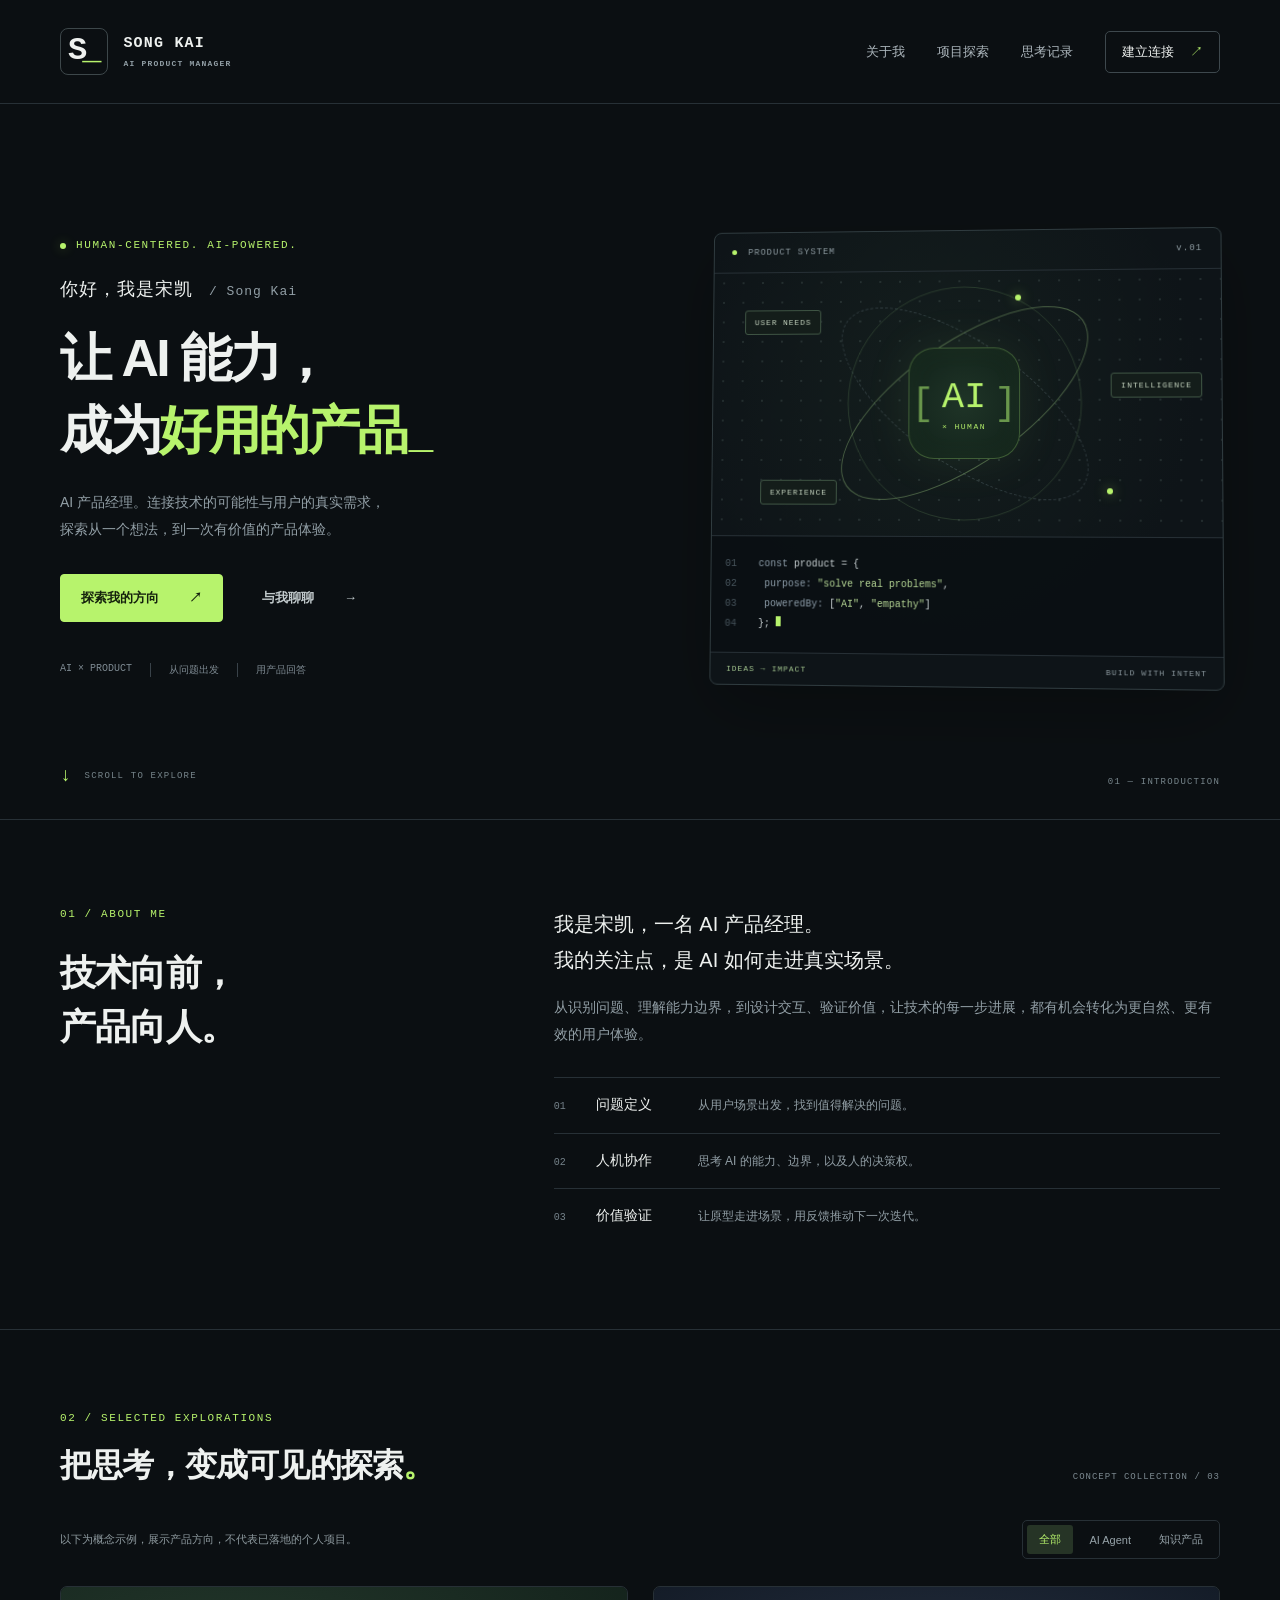
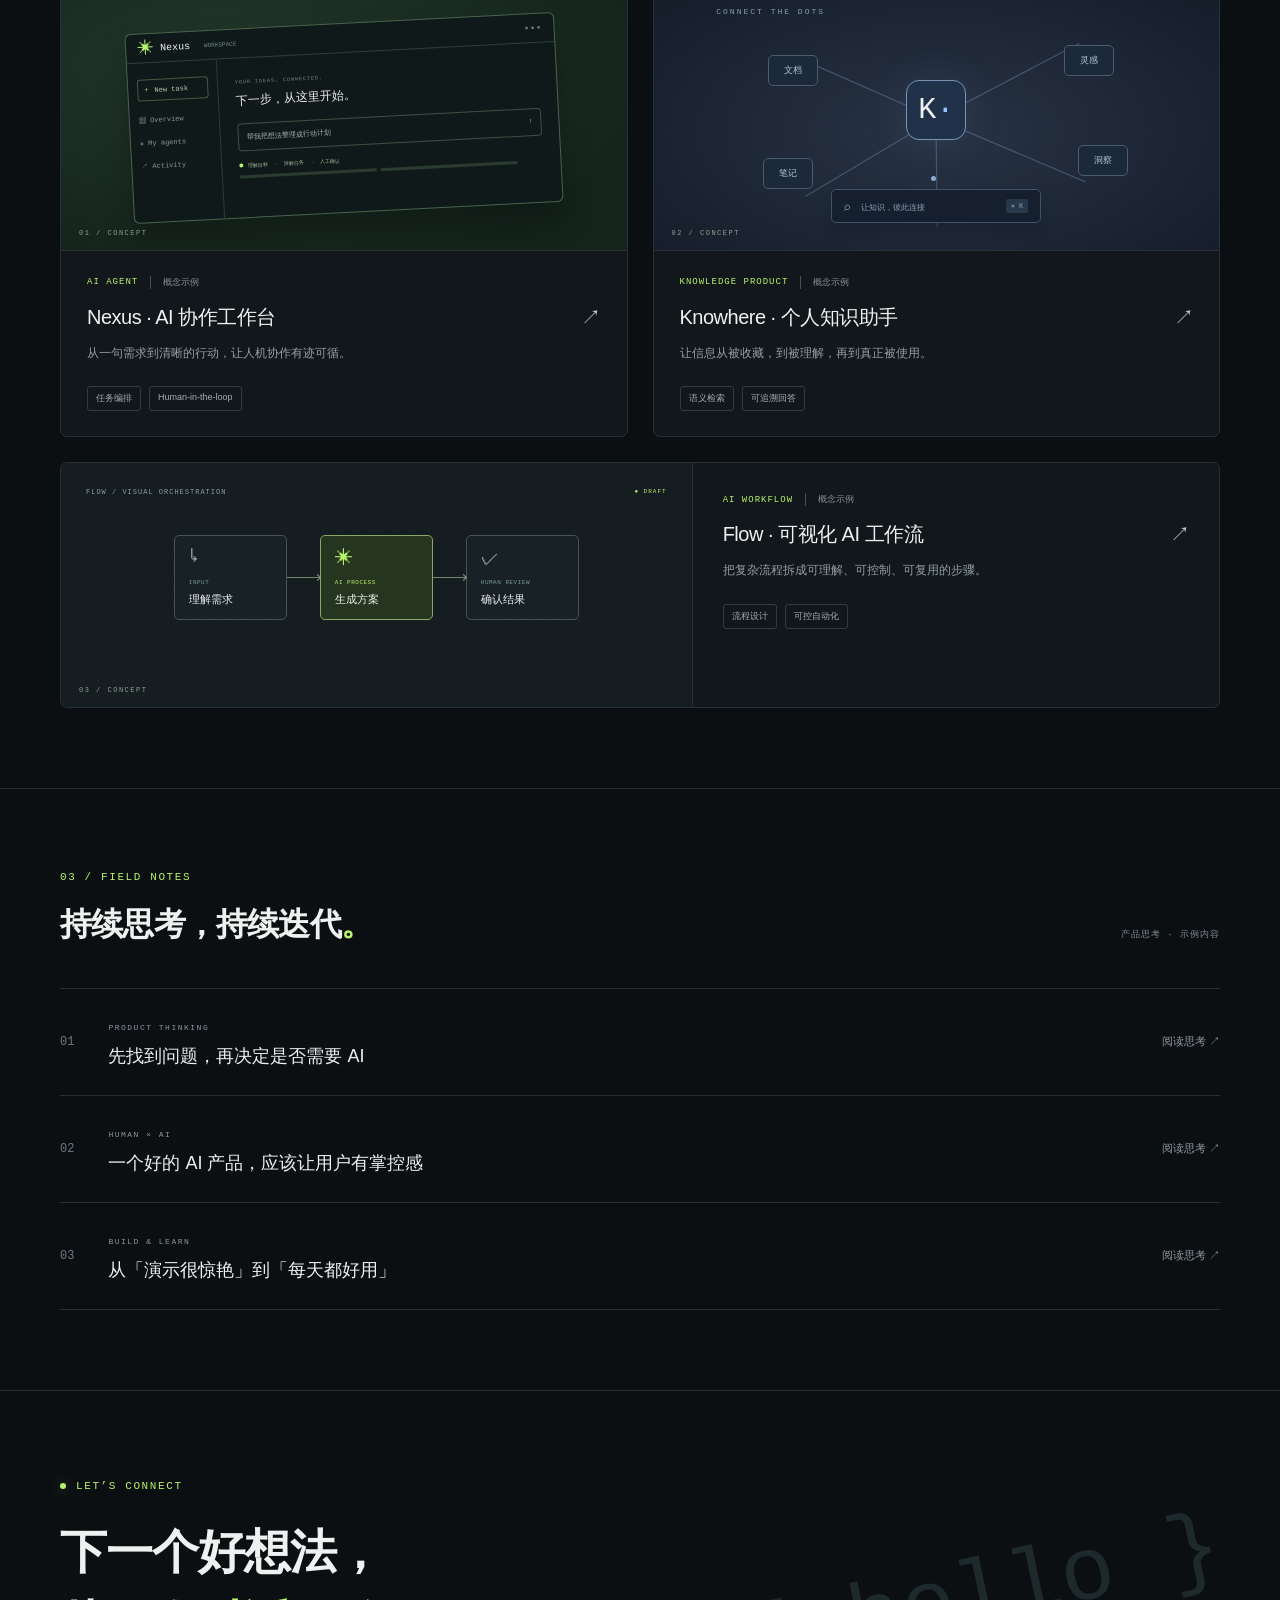
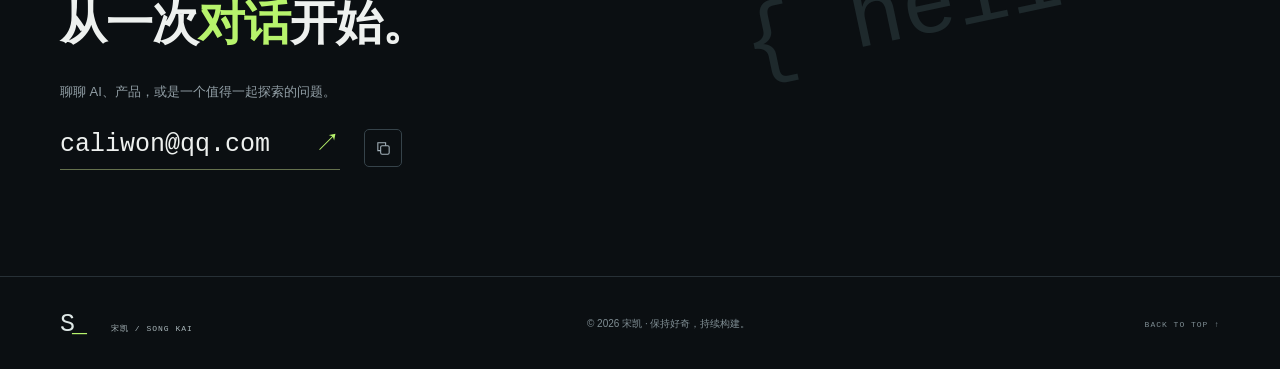
==== index.html @ 31368371 "Publish Song Kai personal website" ====
<!doctype html>
<html lang="zh-CN">
<head>
  <meta charset="UTF-8">
  <meta name="viewport" content="width=device-width, initial-scale=1">
  <meta name="theme-color" content="#0b0f12">
  <meta name="description" content="宋凯的个人网站。AI 产品经理，探索人工智能、产品设计与真实用户需求之间的连接。">
  <title>宋凯 Song Kai · AI 产品经理</title>
  <link rel="icon" href="assets/favicon.svg" type="image/svg+xml">
  <link rel="stylesheet" href="styles.css">
  <script src="script.js" defer></script>
</head>
<body>
  <a class="skip-link" href="#main">跳转到主要内容</a>
  <header class="header">
    <a class="brand" href="#" aria-label="宋凯，返回首页"><span class="brand-symbol">S<span>_</span></span><span>SONG KAI<span class="brand-caption">AI PRODUCT MANAGER</span></span></a>
    <button class="menu-toggle" aria-controls="nav" aria-expanded="false" aria-label="打开导航"><span></span><span></span></button>
    <nav id="nav" aria-label="主导航"><a href="#about">关于我</a><a href="#work">项目探索</a><a href="#notes">思考记录</a><a class="nav-contact" href="#contact">建立连接 <span>↗</span></a></nav>
  </header>
  <main id="main">
    <section class="hero section-shell" aria-labelledby="hero-title">
      <div class="hero-copy">
        <div class="eyebrow"><span class="status-dot"></span> HUMAN-CENTERED. AI-POWERED.</div>
        <p class="intro">你好，我是宋凯 <span>/ Song Kai</span></p>
        <h1 id="hero-title">让 AI 能力，<br>成为<span class="accent">好用的产品</span><span class="cursor">_</span></h1>
        <p class="hero-description">AI 产品经理。连接技术的可能性与用户的真实需求，<br class="desktop-break">探索从一个想法，到一次有价值的产品体验。</p>
        <div class="hero-actions"><a class="button button-primary" href="#work">探索我的方向 <span>↗</span></a><a class="button button-quiet" href="mailto:caliwon@qq.com">与我聊聊 <span>→</span></a></div>
        <div class="hero-tags"><span>AI × PRODUCT</span><span>从问题出发</span><span>用产品回答</span></div>
      </div>
      <div class="hero-visual" aria-label="从用户需求到 AI 产品价值的概念图">
        <div class="visual-top"><span><i></i> PRODUCT SYSTEM</span><span>v.01</span></div>
        <div class="orbital-system"><div class="orbit orbit-one"></div><div class="orbit orbit-two"></div><div class="orbit orbit-three"></div><div class="core"><span class="core-bracket">[</span><span>AI<span class="core-caption">× HUMAN</span></span><span class="core-bracket">]</span></div><span class="node node-one">USER NEEDS</span><span class="node node-two">INTELLIGENCE</span><span class="node node-three">EXPERIENCE</span><span class="orbit-point point-one"></span><span class="orbit-point point-two"></span></div>
        <div class="code-console"><div><span class="line-no">01</span><span class="code-muted">const</span> product = {</div><div><span class="line-no">02</span> <span class="code-muted">purpose:</span> <span class="code-green">"solve real problems"</span>,</div><div><span class="line-no">03</span> <span class="code-muted">poweredBy:</span> [<span class="code-green">"AI"</span>, <span class="code-green">"empathy"</span>]</div><div><span class="line-no">04</span>};<span class="console-caret"></span></div></div>
        <div class="visual-bottom"><span><i></i> IDEAS → IMPACT</span><span>BUILD WITH INTENT</span></div>
      </div>
      <a class="scroll-hint" href="#about"><span>↓</span> SCROLL TO EXPLORE</a><span class="hero-index">01 — INTRODUCTION</span>
    </section>
    <section id="about" class="section-shell about section-border">
      <div class="section-heading"><p class="eyebrow">01 / ABOUT ME</p><h2>技术向前，<br>产品向人。</h2></div>
      <div class="about-content"><p class="about-lead">我是宋凯，一名 AI 产品经理。<br>我的关注点，是 AI 如何走进真实场景。</p><p class="muted">从识别问题、理解能力边界，到设计交互、验证价值，让技术的每一步进展，都有机会转化为更自然、更有效的用户体验。</p><div class="focus-list"><div><span class="focus-number">01</span><h3>问题定义</h3><p>从用户场景出发，找到值得解决的问题。</p></div><div><span class="focus-number">02</span><h3>人机协作</h3><p>思考 AI 的能力、边界，以及人的决策权。</p></div><div><span class="focus-number">03</span><h3>价值验证</h3><p>让原型走进场景，用反馈推动下一次迭代。</p></div></div></div>
    </section>
    <section id="work" class="section-shell work section-border">
      <div class="section-top"><div><p class="eyebrow">02 / SELECTED EXPLORATIONS</p><h2>把思考，变成可见的探索<span class="accent">。</span></h2></div><span class="section-meta">CONCEPT COLLECTION / 03</span></div>
      <div class="work-toolbar"><p>以下为概念示例，展示产品方向，不代表已落地的个人项目。</p><div class="filters" role="group" aria-label="按项目类型筛选"><button class="active" data-filter="all" aria-pressed="true">全部</button><button data-filter="agent" aria-pressed="false">AI Agent</button><button data-filter="knowledge" aria-pressed="false">知识产品</button></div></div>
      <div class="project-grid">
        <button class="project-card" data-category="agent" data-project="copilot" aria-haspopup="dialog">
          <div class="project-art art-copilot"><div class="mock-window"><div class="mock-title"><span class="tiny-logo">✳</span> Nexus <span>WORKSPACE</span><i>•••</i></div><div class="mock-body"><div class="mock-sidebar"><b>＋ New task</b><span>▦ Overview</span><span>⌘ My agents</span><span>↗ Activity</span></div><div class="mock-chat"><small>YOUR IDEAS, CONNECTED.</small><strong>下一步，从这里开始。</strong><div class="mock-prompt">帮我把想法整理成行动计划 <span>↑</span></div><div class="mock-task"><i></i><span>理解目标 <em>→</em> 拆解任务 <em>→</em> 人工确认</span></div><div class="mock-lines"><span></span><span></span></div></div></div></div><span class="art-corner">01 / CONCEPT</span></div>
          <div class="project-info"><div class="project-kicker">AI AGENT <span>概念示例</span></div><h3>Nexus · AI 协作工作台 <span>↗</span></h3><p>从一句需求到清晰的行动，让人机协作有迹可循。</p><div class="project-tags"><span>任务编排</span><span>Human-in-the-loop</span></div></div>
        </button>
        <button class="project-card" data-category="knowledge" data-project="knowledge" aria-haspopup="dialog">
          <div class="project-art art-knowledge"><div class="knowledge-map"><span class="map-label">CONNECT THE DOTS</span><svg viewBox="0 0 400 220" aria-hidden="true"><path d="M200 110 L82 58 M200 110 L320 47 M200 110 L325 163 M200 110 L91 175 M200 110 L201 201"/></svg><div class="map-core">K<span>·</span></div><span class="map-node map-n1">文档</span><span class="map-node map-n2">灵感</span><span class="map-node map-n3">洞察</span><span class="map-node map-n4">笔记</span><span class="map-dot"></span><div class="map-search">⌕ <span>让知识，彼此连接</span><kbd>⌘ K</kbd></div></div><span class="art-corner">02 / CONCEPT</span></div>
          <div class="project-info"><div class="project-kicker">KNOWLEDGE PRODUCT <span>概念示例</span></div><h3>Knowhere · 个人知识助手 <span>↗</span></h3><p>让信息从被收藏，到被理解，再到真正被使用。</p><div class="project-tags"><span>语义检索</span><span>可追溯回答</span></div></div>
        </button>
        <button class="project-card project-wide" data-category="agent" data-project="flow" aria-haspopup="dialog">
          <div class="project-art art-flow"><div class="flow-label">FLOW / VISUAL ORCHESTRATION <span>● DRAFT</span></div><div class="flow-diagram"><div class="flow-block"><span>↳</span><small>INPUT</small><strong>理解需求</strong></div><span class="flow-line"></span><div class="flow-block flow-active"><span>✳</span><small>AI PROCESS</small><strong>生成方案</strong></div><span class="flow-line"></span><div class="flow-block"><span>✓</span><small>HUMAN REVIEW</small><strong>确认结果</strong></div></div><span class="art-corner">03 / CONCEPT</span></div>
          <div class="project-info"><div class="project-kicker">AI WORKFLOW <span>概念示例</span></div><h3>Flow · 可视化 AI 工作流 <span>↗</span></h3><p>把复杂流程拆成可理解、可控制、可复用的步骤。</p><div class="project-tags"><span>流程设计</span><span>可控自动化</span></div></div>
        </button>
      </div><p class="filter-status sr-only" aria-live="polite"></p>
    </section>
    <section id="notes" class="section-shell notes section-border"><div class="section-top"><div><p class="eyebrow">03 / FIELD NOTES</p><h2>持续思考，持续迭代<span class="accent">。</span></h2></div><span class="section-meta">产品思考 · 示例内容</span></div><div class="notes-list"><button data-note="problem" aria-haspopup="dialog"><span class="note-index">01</span><div><span class="note-category">PRODUCT THINKING</span><h3>先找到问题，再决定是否需要 AI</h3></div><span class="note-end">阅读思考 ↗</span></button><button data-note="trust" aria-haspopup="dialog"><span class="note-index">02</span><div><span class="note-category">HUMAN × AI</span><h3>一个好的 AI 产品，应该让用户有掌控感</h3></div><span class="note-end">阅读思考 ↗</span></button><button data-note="evaluation" aria-haspopup="dialog"><span class="note-index">03</span><div><span class="note-category">BUILD & LEARN</span><h3>从「演示很惊艳」到「每天都好用」</h3></div><span class="note-end">阅读思考 ↗</span></button></div></section>
    <section id="contact" class="section-shell contact section-border"><p class="eyebrow"><span class="status-dot"></span> LET’S CONNECT</p><h2>下一个好想法，<br>从一次<span class="accent">对话</span>开始。</h2><p>聊聊 AI、产品，或是一个值得一起探索的问题。</p><div class="contact-actions"><a class="email-link" href="mailto:caliwon@qq.com">caliwon@qq.com <span>↗</span></a><button class="copy-email" aria-label="复制邮箱地址" title="复制邮箱地址"><svg viewBox="0 0 24 24" fill="none" stroke="currentColor" stroke-width="1.5" aria-hidden="true"><rect x="8" y="8" width="12" height="12" rx="2"/><path d="M15 8V4H4v11h4"/></svg></button></div><p class="copy-status" aria-live="polite"></p><span class="contact-decoration" aria-hidden="true">{ hello }</span></section>
  </main>
  <footer class="footer section-shell"><a class="footer-brand" href="#">S<span>_</span> <span>宋凯 / SONG KAI</span></a><span>© <span id="year">2026</span> 宋凯 · 保持好奇，持续构建。</span><a href="#">BACK TO TOP ↑</a></footer>
  <dialog id="detail-dialog" aria-labelledby="dialog-title"><div class="dialog-top"><span id="dialog-kicker" class="eyebrow"></span><button class="dialog-close" aria-label="关闭详情">×</button></div><h2 id="dialog-title"></h2><div id="dialog-content"></div><button class="button dialog-done">返回探索 <span>↗</span></button></dialog>
</body>
</html>
---- styles.css ----
@charset "UTF-8";
:root{color-scheme:dark;--bg:#0b0f12;--panel:#11171b;--line:#273036;--text:#eef1ef;--muted:#929fa6;--accent:#b7f36c;--mono:"SFMono-Regular",Consolas,"Liberation Mono",monospace;--sans:Inter,-apple-system,BlinkMacSystemFont,"Segoe UI","PingFang SC","Microsoft YaHei",sans-serif}
*{box-sizing:border-box}html{scroll-behavior:smooth;scroll-padding-top:100px}body{margin:0;background:var(--bg);color:var(--text);font-family:var(--sans);-webkit-font-smoothing:antialiased}button,a{-webkit-tap-highlight-color:transparent}a{color:inherit;text-decoration:none}button{font:inherit;color:inherit;cursor:pointer}button:disabled{cursor:default}button,a{touch-action:manipulation}button:focus-visible,a:focus-visible{outline:2px solid var(--accent);outline-offset:6px}::selection{background:var(--accent);color:var(--bg)}.section-shell{max-width:1280px;margin:auto;padding-left:60px;padding-right:60px}.header{height:104px;max-width:1280px;margin:auto;padding:0 60px;display:flex;align-items:center;justify-content:space-between;border-bottom:1px solid var(--line)}.brand{display:flex;gap:15px;align-items:center;font-family:var(--mono);font-size:15px;font-weight:600;letter-spacing:1.2px}.brand-symbol{font-size:32px;letter-spacing:-5px;border:1px solid #3d474a;border-radius:8px;padding:3px 11px 5px 7px}.brand-symbol span,.footer-brand>span:first-child{color:var(--accent)}.brand-caption{display:block;font-size:8px;color:var(--muted);letter-spacing:1.2px;margin-top:7px}.header nav{display:flex;gap:32px;align-items:center;font-size:13px;color:#adb7bd}.header nav a:hover{color:var(--accent)}.nav-contact{border:1px solid #3e484d;padding:11px 16px;border-radius:5px;color:var(--text)}.nav-contact span{margin-left:12px;color:var(--accent)}.menu-toggle{display:none}.eyebrow{font:11px/1.5 var(--mono);letter-spacing:1.6px;color:var(--accent);display:flex;align-items:center;gap:10px;margin:0 0 23px}.status-dot{display:inline-block;width:6px;height:6px;background:var(--accent);border-radius:50%;box-shadow:0 0 12px #b7f34b55}.hero{min-height:715px;padding-top:96px;padding-bottom:105px;display:grid;grid-template-columns:1.18fr 1fr;align-items:center;gap:44px;position:relative}.intro{font-size:18px;margin:0 0 21px;letter-spacing:1px}.intro span{font:13px var(--mono);color:var(--muted);margin-left:10px}h1{font-size:clamp(38px,4.05vw,56px);font-weight:650;line-height:1.4;letter-spacing:-2.5px;margin:0 0 22px}.accent{color:var(--accent)}.cursor{font-family:var(--mono);font-weight:400;color:var(--accent);font-size:.8em;display:inline-block;margin-left:2px}.hero-description{font-size:14px;line-height:1.95;color:var(--muted);margin:0 0 30px}.hero-actions{display:flex;gap:18px;align-items:center}.button{display:inline-flex;align-items:center;gap:30px;padding:14px 20px;border-radius:4px;border:1px solid var(--line);font-size:13px;font-weight:600;background:transparent}.button-primary{background:var(--accent);color:#15220d;border-color:var(--accent)}.button-primary:hover{background:#c9ff8a;transform:translateY(-2px)}.button-quiet{border-color:transparent;color:#c2cacc}.button-quiet:hover{color:var(--accent)}.hero-tags{display:flex;gap:18px;margin-top:41px;font:10px var(--mono);color:#7e8a92}.hero-tags span+span{border-left:1px solid #394249;padding-left:18px}.hero-visual{position:relative;background:radial-gradient(ellipse at 45% 33%,#20332855,transparent 65%),#0e1418;border:1px solid #303c40;border-radius:8px;transform:perspective(1000px) rotateY(-3deg) rotateX(2deg);box-shadow:0 24px 70px #0004;overflow:hidden}.visual-top,.visual-bottom{display:flex;justify-content:space-between;font:9px var(--mono);color:#8c999f;letter-spacing:1px;padding:15px 18px;border-bottom:1px solid var(--line)}.visual-top i{display:inline-block;height:5px;width:5px;border-radius:50%;background:var(--accent);margin-right:5px}.orbital-system{height:266px;position:relative;overflow:hidden;background-image:radial-gradient(#7a928b30 .8px,transparent .8px);background-size:20px 20px}.orbit{position:absolute;left:50%;top:50%;width:235px;height:235px;border:1px solid #6a8f5f45;border-radius:50%;transform:translate(-50%,-50%)}.orbit-two{width:290px;height:122px;transform:translate(-50%,-50%) rotate(-35deg);border-color:#9ac78068}.orbit-three{width:290px;height:122px;transform:translate(-50%,-50%) rotate(35deg);border-style:dashed;border-color:#788c944d}.core{position:absolute;left:50%;top:50%;transform:translate(-50%,-50%);width:112px;height:112px;display:flex;align-items:center;justify-content:center;gap:8px;background:radial-gradient(#1f3427,#102019);border:1px solid #81b35e66;box-shadow:0 0 50px #a2e67314,inset 0 0 28px #b7f36b0b;border-radius:26px;font:37px var(--mono);color:var(--accent)}.core-bracket{font-weight:200;font-size:38px;color:#69974c}.core-caption{display:block;font-size:8px;letter-spacing:1.5px;margin-top:4px;text-align:center}.node{position:absolute;font:8px var(--mono);letter-spacing:1px;padding:7px 9px;background:#141d1a;border:1px solid #3e5443;border-radius:3px;color:#c5d4bf}.node-one{top:38px;left:32px}.node-two{right:19px;top:103px}.node-three{left:49px;bottom:31px}.orbit-point{position:absolute;width:6px;height:6px;background:var(--accent);border-radius:50%;box-shadow:0 0 12px #b7f36b88}.point-one{top:24px;left:60%}.point-two{bottom:42px;right:21%}.code-console{background:#0a0f12c9;border-top:1px solid var(--line);padding:18px 12px 18px 0;font:10px/2 var(--mono);color:#c8d0d2}.line-no{display:inline-block;width:40px;text-align:center;color:#46535b;margin-right:8px}.code-muted{color:#8c9ca8}.code-green{color:#b7d896}.console-caret{height:10px;width:5px;background:var(--accent);display:inline-block;margin-left:6px;animation:blink 1.5s step-end infinite}.visual-bottom{border-top:1px solid var(--line);border-bottom:0;font-size:8px;padding:11px 16px}.visual-bottom span:first-child{color:#a5c890}.scroll-hint,.hero-index{position:absolute;bottom:32px;font:9px var(--mono);color:#77858b;letter-spacing:1.2px}.scroll-hint{left:60px;display:flex;align-items:center;gap:12px}.scroll-hint span{font-size:19px;color:var(--accent)}.hero-index{right:60px}.section-border{border-top:1px solid var(--line)}.about{padding-top:86px;padding-bottom:86px;display:grid;grid-template-columns:1fr 1.65fr;gap:90px}h2{font-size:32px;line-height:1.5;letter-spacing:-.8px;font-weight:600;margin:0}.section-heading h2{font-size:36px}.about-lead{font-size:20px;line-height:1.8;margin:0 0 16px}.muted{color:var(--muted);font-size:14px;line-height:1.9;margin:0}.focus-list{margin-top:30px}.focus-list>div{display:grid;grid-template-columns:24px 84px 1fr;align-items:baseline;gap:18px;padding:17px 0;border-top:1px solid var(--line)}.focus-number{font:10px var(--mono);color:#75828a}.focus-list h3{font-size:14px;font-weight:500;margin:0}.focus-list p{font-size:12px;color:var(--muted);margin:0;line-height:1.7}.work,.notes{padding-top:80px;padding-bottom:80px}.section-top{display:flex;justify-content:space-between;gap:20px;align-items:flex-end}.section-top .eyebrow{margin-bottom:14px}.section-meta{font:9px var(--mono);letter-spacing:1px;color:#7d8a91;white-space:nowrap;margin-bottom:7px}.work-toolbar{display:flex;align-items:center;justify-content:space-between;margin:30px 0 25px;gap:20px}.work-toolbar p{font-size:11px;color:#8e9a9f;line-height:1.8}.filters{display:flex;gap:4px;border:1px solid var(--line);border-radius:5px;padding:4px;flex-shrink:0}.filters button{border:0;background:transparent;color:#96a3a9;font-size:11px;padding:7px 12px;border-radius:3px}.filters button.active{background:#263426;color:var(--accent)}.filters button:hover{color:var(--accent)}.project-grid{display:grid;grid-template-columns:1fr 1fr;gap:25px}.project-card{padding:0;background:var(--panel);border:1px solid var(--line);text-align:left;border-radius:7px;overflow:hidden;transition:border-color .2s,transform .2s;min-width:0}.project-card:hover{border-color:#6e8c54;transform:translateY(-4px)}.project-card[hidden]{display:none}.project-art{height:264px;position:relative;overflow:hidden;border-bottom:1px solid var(--line)}.art-copilot{background:radial-gradient(ellipse at 30% 30%,#23372b,#14231c 80%);display:flex;align-items:center;justify-content:center;padding:30px}.mock-window{width:100%;max-width:430px;height:190px;background:#10191a;border:1px solid #46634c;border-radius:6px;box-shadow:0 18px 30px #0004;transform:rotate(-3deg);overflow:hidden}.mock-title{height:29px;border-bottom:1px solid #2e4034;display:flex;align-items:center;gap:6px;font:10px var(--mono);padding:0 12px}.tiny-logo{font-size:16px;color:var(--accent)}.mock-title>span:not(.tiny-logo){font-size:6px;color:#6d8a7c;margin-left:8px}.mock-title i{margin-left:auto;font-style:normal;color:#63806d}.mock-body{display:flex;height:160px}.mock-sidebar{width:90px;border-right:1px solid #2b3c32;padding:16px 9px;display:flex;flex-direction:column;gap:14px;font:7px var(--mono);color:#829c8a;flex-shrink:0}.mock-sidebar b{font-weight:400;color:#b3cdaf;border:1px solid #405941;padding:5px;border-radius:3px}.mock-chat{padding:21px 17px;flex:1;min-width:0}.mock-chat small{display:block;color:#74907b;font:5px var(--mono);letter-spacing:1px}.mock-chat strong{display:block;font-size:12px;margin-top:7px;font-weight:500;white-space:nowrap}.mock-prompt{font-size:7px;margin-top:14px;padding:8px;border:1px solid #3b5141;border-radius:4px;white-space:nowrap;color:#a1b6a7}.mock-prompt>span{float:right;color:var(--accent)}.mock-task{display:flex;gap:5px;align-items:center;margin-top:11px;font-size:5px;color:#9cb894;white-space:nowrap}.mock-task i{width:4px;height:4px;background:var(--accent);border-radius:50%}.mock-task em{margin:0 4px;font-style:normal;color:#547259}.mock-lines{display:flex;gap:4px;margin-top:7px}.mock-lines span{width:45%;height:3px;background:#2a3b30}.art-corner{position:absolute;bottom:13px;left:18px;font:7px var(--mono);letter-spacing:1.5px;color:#8ca093}.project-info{padding:25px 26px}.project-kicker{font:9px var(--mono);letter-spacing:1px;color:var(--accent);display:flex;align-items:center;gap:12px}.project-kicker>span{color:#849198;font:9px var(--sans);letter-spacing:0;border-left:1px solid #475159;padding-left:12px}.project-info h3{font-size:20px;letter-spacing:-.5px;font-weight:500;margin:15px 0 12px;display:flex;justify-content:space-between;gap:10px}.project-info h3>span{color:#b7c1c7;font-size:20px}.project-info p{font-size:12px;line-height:1.8;color:var(--muted);margin:0}.project-tags{display:flex;gap:8px;margin-top:22px}.project-tags>span{font-size:9px;color:#a2afb6;border:1px solid #303b43;padding:5px 8px;border-radius:3px}.art-knowledge{background:radial-gradient(ellipse at 50% 55%,#283344,#141c28)}.knowledge-map{position:relative;width:100%;height:100%;max-width:480px;margin:auto}.map-label{position:absolute;top:20px;left:20px;font:8px var(--mono);letter-spacing:2px;color:#8b9bac}.knowledge-map svg{position:absolute;inset:0;width:100%;height:100%;stroke:#7394b266;stroke-width:1;fill:none}.map-core{position:absolute;left:50%;top:47%;transform:translate(-50%,-50%);width:60px;height:60px;border:1px solid #7893b6;background:#20324a;border-radius:13px;display:flex;align-items:center;justify-content:center;font:30px var(--mono);box-shadow:0 0 40px #789bd620}.map-core>span{color:#9dc2ff}.map-node{position:absolute;border:1px solid #4b5c70;background:#1c2939;padding:8px 15px;border-radius:5px;font-size:9px;color:#b7c7d9}.map-n1{left:15%;top:26%}.map-n2{right:13%;top:22%}.map-n3{right:10%;bottom:28%}.map-n4{left:14%;bottom:23%}.map-dot{position:absolute;top:72%;left:49%;width:5px;height:5px;background:#89acd5;border-radius:50%}.map-search{position:absolute;bottom:27px;left:50%;transform:translateX(-50%);background:#151f2d;border:1px solid #40536a;border-radius:5px;padding:9px 12px;width:210px;font-size:12px;color:#8ca0b8;box-shadow:0 8px 12px #0002}.map-search>span{font-size:8px;margin-left:7px}.map-search kbd{float:right;font-size:7px;background:#28384b;padding:3px 5px;border-radius:2px}.project-wide{grid-column:1/-1;display:grid;grid-template-columns:1.2fr 1fr}.project-wide .project-art{border-right:1px solid var(--line);border-bottom:0;height:244px}.project-wide .project-info{display:flex;flex-direction:column;justify-content:center;padding:30px}.art-flow{background-color:#151d21;background-image:radial-gradient(#49596255 .8px,transparent .8px);background-size:15px 15px;padding:25px}.flow-label{display:flex;justify-content:space-between;font:7px var(--mono);letter-spacing:1px;color:#8b9d9f}.flow-label span{color:var(--accent);font-size:6px}.flow-diagram{display:flex;justify-content:center;align-items:center;height:163px}.flow-block{display:flex;flex-direction:column;padding:12px 14px;border:1px solid #455359;background:#172126;border-radius:5px;width:113px;flex-shrink:0}.flow-block>span{font-size:18px;color:#b3c0bf;margin-bottom:10px}.flow-block small{font:6px var(--mono);color:#7f9999;letter-spacing:.5px;margin-bottom:6px}.flow-block strong{font-size:11px;font-weight:500}.flow-active{background:#26351f;border-color:#8aa866}.flow-active>span,.flow-active small{color:var(--accent)}.flow-line{height:1px;width:33px;background:#73886b;position:relative}.flow-line:after{content:"";position:absolute;right:0;top:-2px;width:4px;height:4px;border-right:1px solid #8b9e80;border-top:1px solid #8b9e80;transform:rotate(45deg)}.notes-list{margin-top:40px}.notes-list button{border:0;border-top:1px solid var(--line);background:transparent;width:100%;padding:27px 0;display:flex;align-items:center;gap:34px;text-align:left}.notes-list button:last-child{border-bottom:1px solid var(--line)}.note-index{font:12px var(--mono);color:#6d7a81}.note-category{font:8px var(--mono);letter-spacing:1.5px;color:#8b989f}.notes-list h3{font-size:18px;font-weight:500;margin:10px 0 0}.note-end{margin-left:auto;white-space:nowrap;font-size:11px;color:#8b9a9e}.notes-list button:hover h3,.notes-list button:hover .note-end{color:var(--accent)}.contact{padding-top:87px;padding-bottom:77px;position:relative;overflow:hidden}.contact h2{font-size:47px;line-height:1.5;letter-spacing:-1px}.contact>p:not(.eyebrow):not(.copy-status){font-size:13px;color:var(--muted);margin:25px 0}.contact-actions{display:flex;align-items:center;gap:24px}.email-link{font:25px var(--mono);border-bottom:1px solid #65714d;padding-bottom:10px}.email-link>span{color:var(--accent);margin-left:30px}.email-link:hover{color:var(--accent)}.copy-email{display:flex;align-items:center;justify-content:center;background:transparent;border:1px solid #36434a;width:38px;height:38px;border-radius:5px}.copy-email svg{width:17px;height:17px;color:#a5b3bb}.copy-email:hover{border-color:var(--accent)}.copy-status{font-size:12px;color:var(--accent);height:17px;margin:12px 0 0}.contact-decoration{font:90px var(--mono);color:#1e292c;position:absolute;right:55px;top:155px;z-index:-1;transform:rotate(-12deg)}.footer{display:flex;align-items:center;justify-content:space-between;gap:15px;min-height:95px;border-top:1px solid var(--line);color:#7f8d93;font-size:10px}.footer-brand{font:25px var(--mono);letter-spacing:-3px;color:#dee7e5}.footer-brand>span:last-child{letter-spacing:1px;font-size:8px;margin-left:15px;color:#a8b5b9}.footer>a:last-child{font:8px var(--mono);letter-spacing:1px}.footer>a:last-child:hover{color:var(--accent)}dialog{width:min(680px,calc(100% - 32px));max-height:85vh;padding:30px 36px;border:1px solid #4c6051;border-radius:10px;background:#12191d;color:var(--text);box-shadow:0 30px 100px #0009}dialog::backdrop{background:#05090cce;backdrop-filter:blur(7px)}.dialog-top{display:flex;align-items:center;justify-content:space-between;gap:10px}.dialog-top .eyebrow{margin:0;font-size:9px}.dialog-close{background:transparent;border:1px solid var(--line);font-size:25px;width:36px;height:36px;line-height:1;border-radius:4px;color:#aabbbd}dialog h2{font-size:27px;margin:25px 0}#dialog-content{font-size:14px;line-height:1.9;color:#aab6bc}#dialog-content h3{color:#e2e9e5;font-size:16px;margin:24px 0 8px}#dialog-content p{margin:0 0 16px}#dialog-content ul{padding-left:20px}#dialog-content .detail-notice{font-size:11px;color:#acc68e;border-left:2px solid var(--accent);padding:10px 14px;background:#202b1f}.dialog-done{margin-top:20px;color:var(--accent)}.sr-only{position:absolute;width:1px;height:1px;padding:0;margin:-1px;overflow:hidden;clip:rect(0,0,0,0);white-space:nowrap;border:0}.skip-link{position:fixed;top:-60px;left:20px;z-index:99;background:var(--accent);color:#10210e;padding:12px}.skip-link:focus{top:10px}@keyframes blink{50%{opacity:0}}
@media(min-width:1450px){.hero{min-height:770px}}
@media(max-width:1100px){.section-shell{padding-left:36px;padding-right:36px}.header{padding:0 36px}.hero{gap:28px}.scroll-hint{left:36px}.hero-index{right:36px}h1{font-size:42px}.hero-visual{transform:none}.code-console{font-size:9px}.hero-description{font-size:13px}.about{gap:55px}.section-top h2{font-size:28px}.mock-sidebar{width:73px}.mock-chat{padding:20px 11px}.flow-block{width:95px;padding:10px}.art-flow{padding:18px}.project-info h3{font-size:18px}.contact-decoration{right:30px;font-size:70px}.work-toolbar{align-items:flex-start}.work-toolbar p{max-width:370px;margin:4px 0}}
@media(max-width:800px){.header{height:84px}.header nav{gap:19px;font-size:12px}.hero{padding-top:65px;grid-template-columns:1fr;gap:45px;padding-bottom:95px}.hero-copy{max-width:600px}h1{font-size:50px}.hero-description{font-size:14px}.hero-visual{max-width:560px;width:100%;justify-self:center}.orbital-system{height:260px}.code-console{font-size:11px}.about{grid-template-columns:1fr;gap:30px;padding-top:60px;padding-bottom:60px}.section-heading h2 br{display:none}.section-heading h2{font-size:30px}.section-top{align-items:flex-start;flex-direction:column;gap:14px}.section-meta{font-size:9px}.work-toolbar{flex-direction:column;gap:13px}.work-toolbar p{max-width:none}.project-art{height:230px}.art-copilot{padding:20px 14px}.mock-sidebar{display:none}.mock-chat{padding:19px}.mock-window{height:170px}.project-info{padding:20px}.project-info h3{font-size:16px}.project-info p{font-size:11px}.project-wide{grid-template-columns:1fr}.project-wide .project-art{height:220px;border-right:0;border-bottom:1px solid var(--line)}.project-wide .project-info{padding:22px}.flow-diagram{height:170px}.flow-block{width:120px}.flow-line{width:45px}.map-node{padding:7px 10px;font-size:8px}.map-n1{left:8%}.map-n2{right:7%}.map-n3{right:5%}.map-n4{left:8%}.map-search{width:180px}.contact-decoration{opacity:.5;right:-65px;top:200px}.notes-list h3{font-size:16px}.note-end{font-size:10px}.footer{flex-wrap:wrap;padding-top:20px;padding-bottom:20px}}
@media(max-width:560px){.section-shell{padding-left:23px;padding-right:23px}.header{padding:0 23px;height:78px}.brand{font-size:13px;gap:12px}.brand-symbol{font-size:27px;padding:2px 10px 4px 6px}.brand-caption{font-size:7px}.menu-toggle{display:flex;flex-direction:column;justify-content:center;gap:6px;align-items:center;width:40px;height:40px;background:transparent;border:1px solid var(--line);border-radius:4px}.menu-toggle>span{height:1px;width:17px;background:#b4c2c5}.header{position:relative;z-index:5}.header nav{display:none;position:absolute;top:77px;left:0;right:0;padding:20px 23px;flex-direction:column;align-items:stretch;background:#11191c;border-bottom:1px solid #3a494a;gap:0;box-shadow:0 15px 20px #0005}.header nav.open{display:flex}.header nav a{padding:15px}.nav-contact{margin-top:8px}.hero{padding-top:44px;gap:37px}.hero .eyebrow{font-size:8px;letter-spacing:1.2px;margin-bottom:23px}.intro{font-size:16px;margin-bottom:17px}.intro span{font-size:11px}h1{font-size:clamp(29px,8.9vw,47px);letter-spacing:-1.5px;line-height:1.45;margin-bottom:19px}.hero-description{font-size:12px;line-height:1.95}.desktop-break{display:none}.hero-actions{gap:5px}.button{font-size:12px;padding:13px 16px;gap:18px}.hero-tags{margin-top:30px;gap:12px;font-size:8px}.hero-tags span+span{padding-left:12px}.hero-visual{border-radius:5px}.visual-top{font-size:8px;padding:13px}.orbital-system{height:245px}.orbit{width:208px;height:208px}.orbit-two,.orbit-three{width:255px;height:110px}.node-one{left:17px;top:34px}.node-two{right:9px;font-size:7px;top:110px}.node-three{left:25px;bottom:29px}.core{width:99px;height:99px;font-size:32px}.code-console{font-size:8px;padding:14px 5px 14px 0}.line-no{width:25px;margin-right:5px}.visual-bottom{font-size:6px;padding:11px}.scroll-hint{left:23px;font-size:7px}.hero-index{right:23px;font-size:7px}.about{padding-top:48px;padding-bottom:48px}.eyebrow{font-size:9px;margin-bottom:16px}.section-heading h2{font-size:27px}.about-lead{font-size:17px}.muted{font-size:12px}.focus-list>div{grid-template-columns:20px 70px 1fr;gap:9px}.focus-list h3{font-size:12px}.focus-list p{font-size:11px}.work,.notes{padding-top:49px;padding-bottom:49px}.section-top h2{font-size:25px;letter-spacing:-1px}.work-toolbar{margin:20px 0}.work-toolbar p{font-size:10px}.filters button{padding:7px 14px}.project-grid{grid-template-columns:1fr;gap:22px}.project-art{height:235px}.mock-sidebar{display:flex;width:80px}.mock-window{max-width:340px;height:177px}.art-copilot{padding:25px}.mock-chat{padding:19px 10px}.mock-chat strong{font-size:11px}.mock-prompt{font-size:6px}.project-info h3{font-size:18px}.project-info p{font-size:12px}.project-info{padding:23px}.project-kicker{font-size:8px}.project-wide .project-info{padding:23px}.flow-block{width:auto;max-width:83px;min-width:0;flex:1;padding:10px 8px}.flow-block small{font-size:5px}.flow-block strong{font-size:10px}.flow-line{width:18px;flex:0 0 18px}.flow-label{font-size:6px;letter-spacing:.6px}.map-n1{left:16%}.map-n2{right:14%}.map-n3{right:12%}.map-n4{left:15%}.notes-list{margin-top:25px}.notes-list button{gap:17px;padding:23px 0}.notes-list h3{font-size:14px;line-height:1.7;margin-top:7px}.note-index{font-size:10px}.note-category{font-size:7px}.note-end{font-size:0}.note-end:after{content:"↗";font-size:20px}.contact{padding-top:55px;padding-bottom:40px}.contact h2{font-size:35px}.contact>p:not(.eyebrow):not(.copy-status){font-size:12px;line-height:1.8}.email-link{font-size:19px}.email-link>span{margin-left:13px}.contact-actions{gap:17px}.copy-email{width:33px;height:33px}.contact-decoration{font-size:62px;top:150px;right:-50px}.footer{gap:20px;font-size:9px}.footer-brand{width:100%}.footer>a:last-child{font-size:7px}dialog{padding:22px}dialog h2{font-size:23px}#dialog-content{font-size:13px}.dialog-top .eyebrow{font-size:8px}}
@media(prefers-reduced-motion:reduce){html{scroll-behavior:auto}*,*:before,*:after{animation:none!important;transition:none!important}}
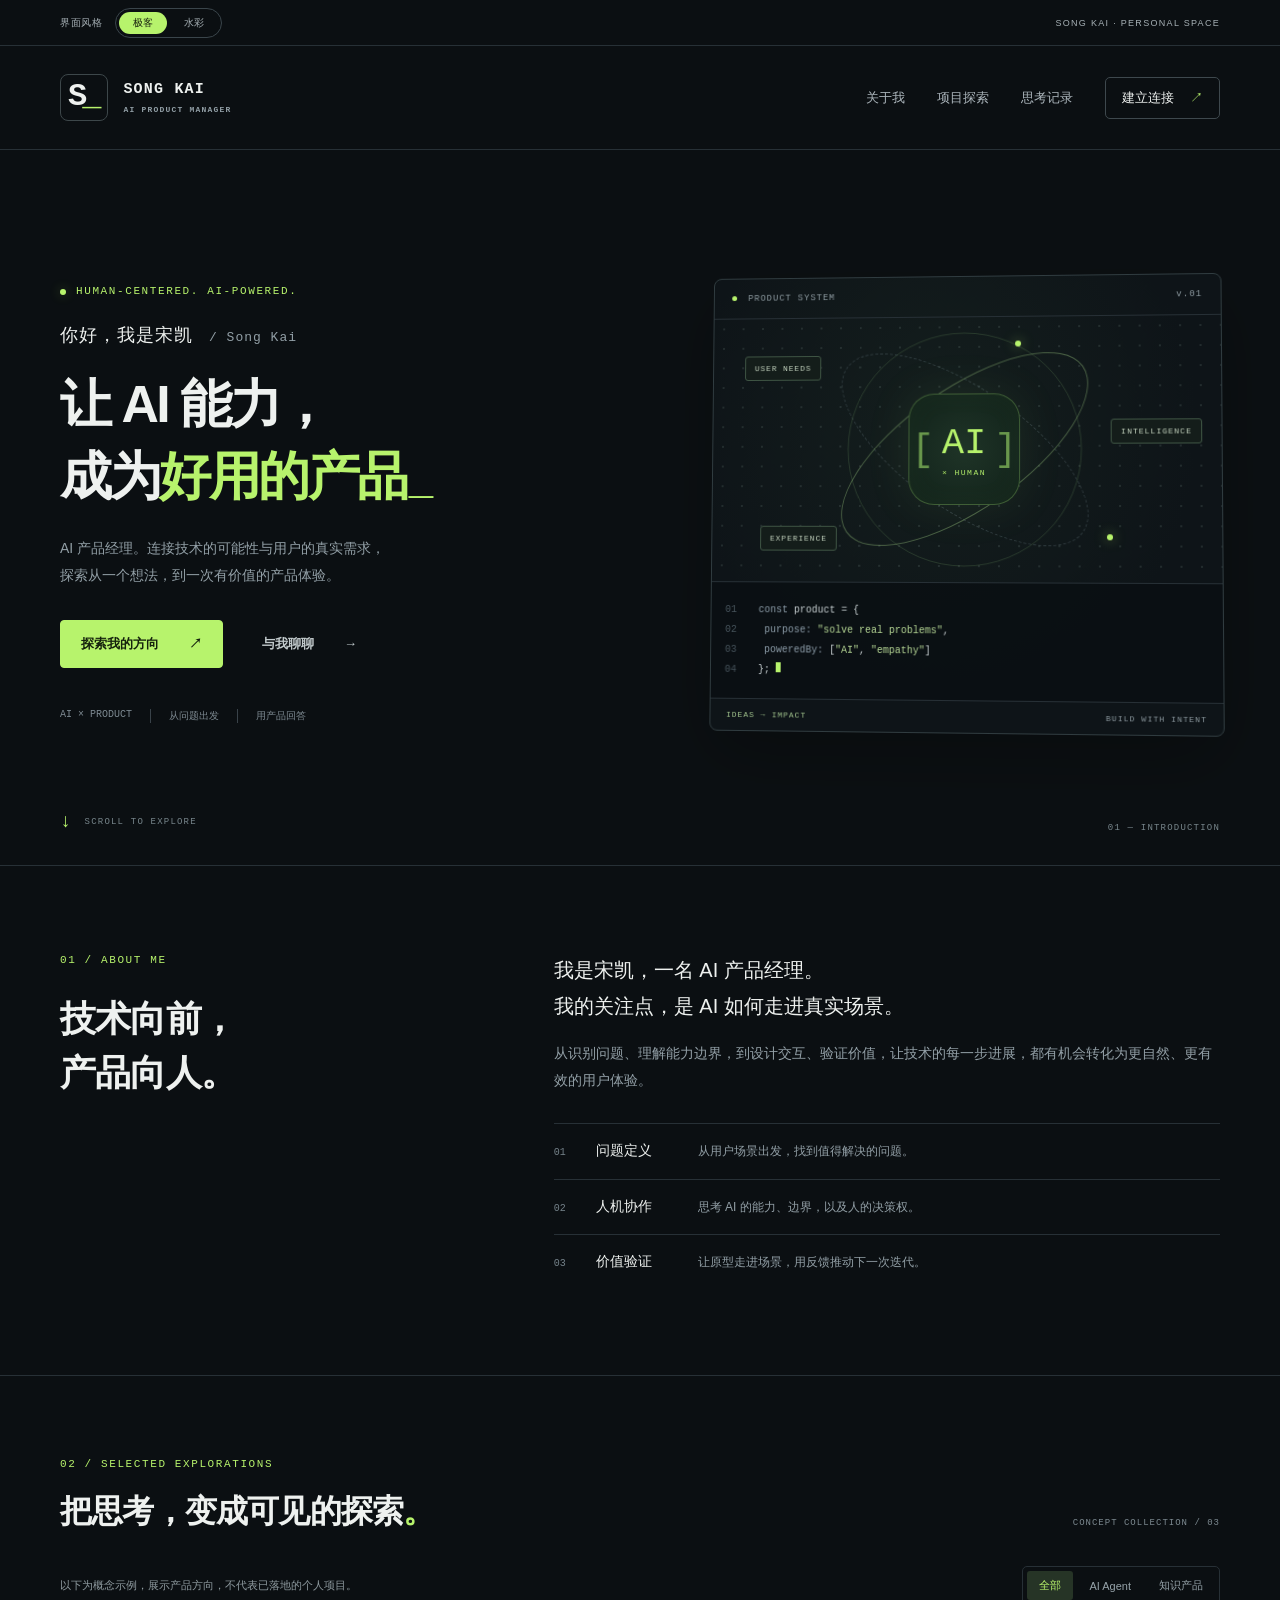
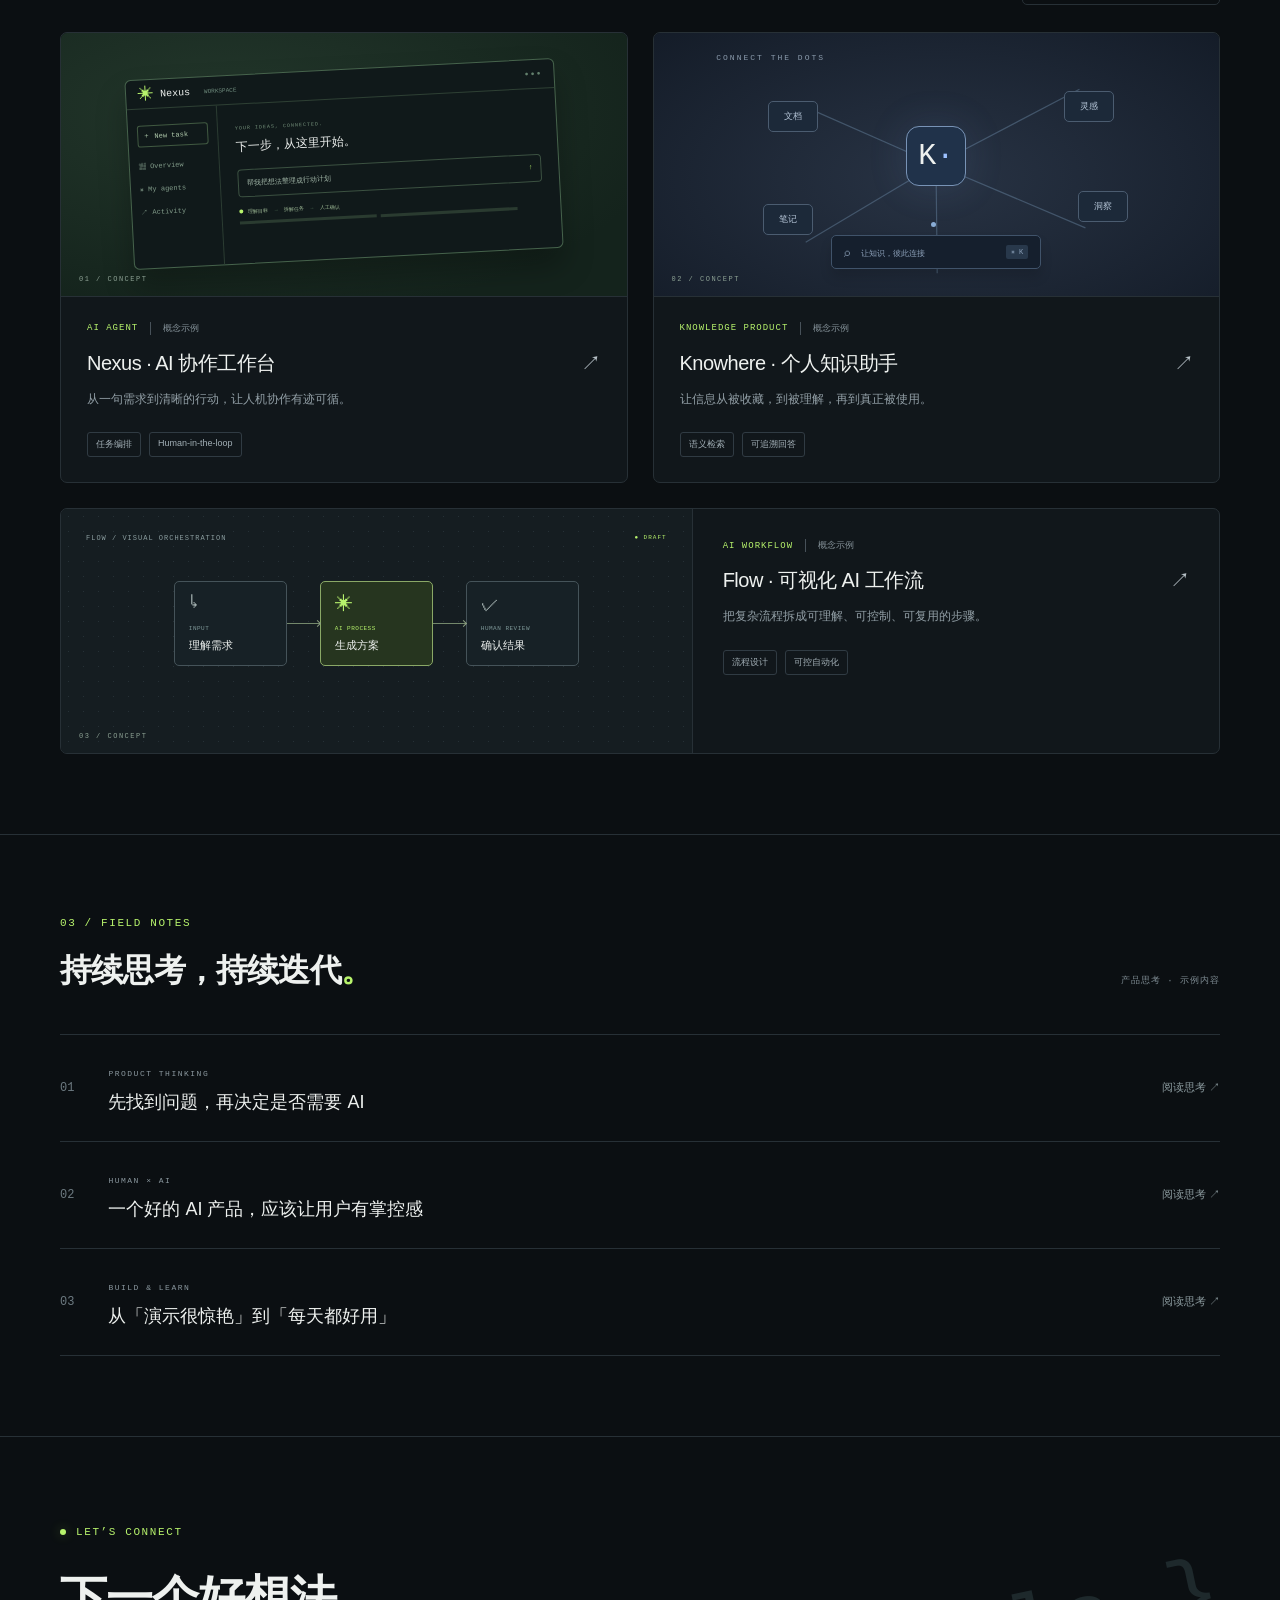
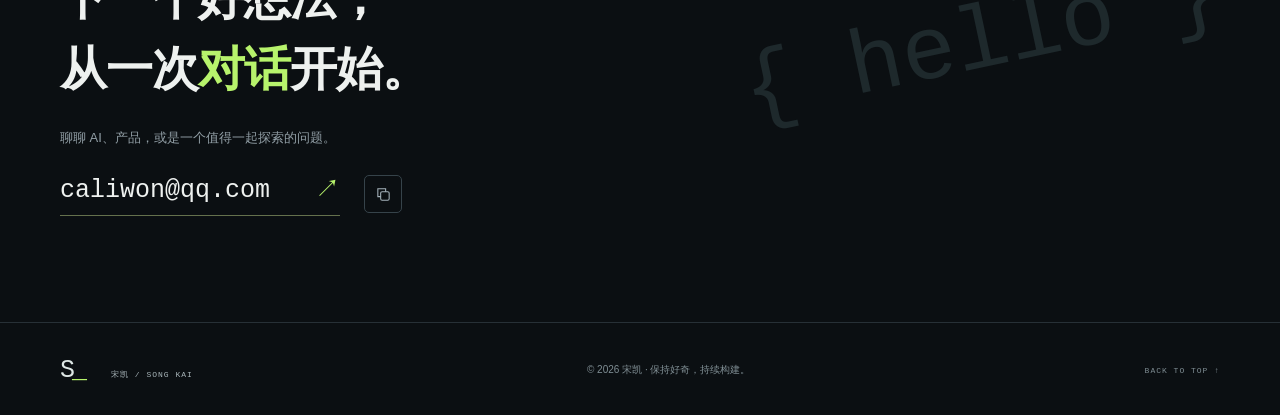
==== commit 552deea8: "Add watercolor design with switchable original view" ====
--- a/index.html
+++ b/index.html
@@ -8,10 +8,12 @@
   <title>宋凯 Song Kai · AI 产品经理</title>
   <link rel="icon" href="assets/favicon.svg" type="image/svg+xml">
   <link rel="stylesheet" href="styles.css">
+  <link rel="stylesheet" href="style-switcher.css">
   <script src="script.js" defer></script>
 </head>
 <body>
   <a class="skip-link" href="#main">跳转到主要内容</a>
+  <div class="style-bar"><div class="style-bar-inner"><span class="style-label">界面风格</span><div class="style-switch" role="group" aria-label="切换网站风格"><a href="index.html" aria-current="page">极客</a><a href="editorial.html">水彩</a></div><span class="style-bar-note">SONG KAI · PERSONAL SPACE</span></div></div>
   <header class="header">
     <a class="brand" href="#" aria-label="宋凯，返回首页"><span class="brand-symbol">S<span>_</span></span><span>SONG KAI<span class="brand-caption">AI PRODUCT MANAGER</span></span></a>
     <button class="menu-toggle" aria-controls="nav" aria-expanded="false" aria-label="打开导航"><span></span><span></span></button>
--- a/style-switcher.css
+++ b/style-switcher.css
@@ -0,0 +1,17 @@
+.style-bar{color:#a6b0b5;background:#0b0f12;border-bottom:1px solid #273036;font-family:-apple-system,BlinkMacSystemFont,"Segoe UI","PingFang SC",sans-serif}
+.style-bar-inner{max-width:1280px;margin:0 auto;min-height:45px;padding:6px 60px;display:flex;align-items:center;gap:13px}
+.style-label{font-size:10px;letter-spacing:.5px}
+.style-switch{display:flex;gap:3px;padding:3px;border:1px solid #3a454b;border-radius:999px}
+.style-switch a{display:block;text-decoration:none;color:inherit;padding:4px 14px;border-radius:999px;font-size:10px;line-height:1.4;transition:background .15s,color .15s}
+.style-switch a[aria-current="page"]{background:#b7f36c;color:#17200f}
+.style-switch a:hover{background:#263426;color:#b7f36c}
+.style-switch a:focus-visible{outline:2px solid currentColor;outline-offset:3px}
+.style-bar-note{margin-left:auto;font-size:9px;letter-spacing:1.3px}
+.editorial .style-bar{background:#f7f7f5;color:#766a7c;border-bottom-color:#e5e2df}
+.editorial .style-bar-inner{max-width:1320px}
+.editorial .style-switch{border-color:#d9d4d9}
+.editorial .style-switch a[aria-current="page"]{background:#1b0624;color:#fff}
+.editorial .style-switch a:hover{background:#edece7;color:#1b0624}
+.editorial .style-switch a[aria-current="page"]:hover{background:#1b0624;color:#fff}
+@media(max-width:1100px){.style-bar-inner{padding-left:36px;padding-right:36px}}
+@media(max-width:560px){.style-bar-inner{padding-left:23px;padding-right:23px;gap:10px}.style-bar-note{font-size:7px;letter-spacing:.5px}.style-switch a{padding:5px 12px}}
